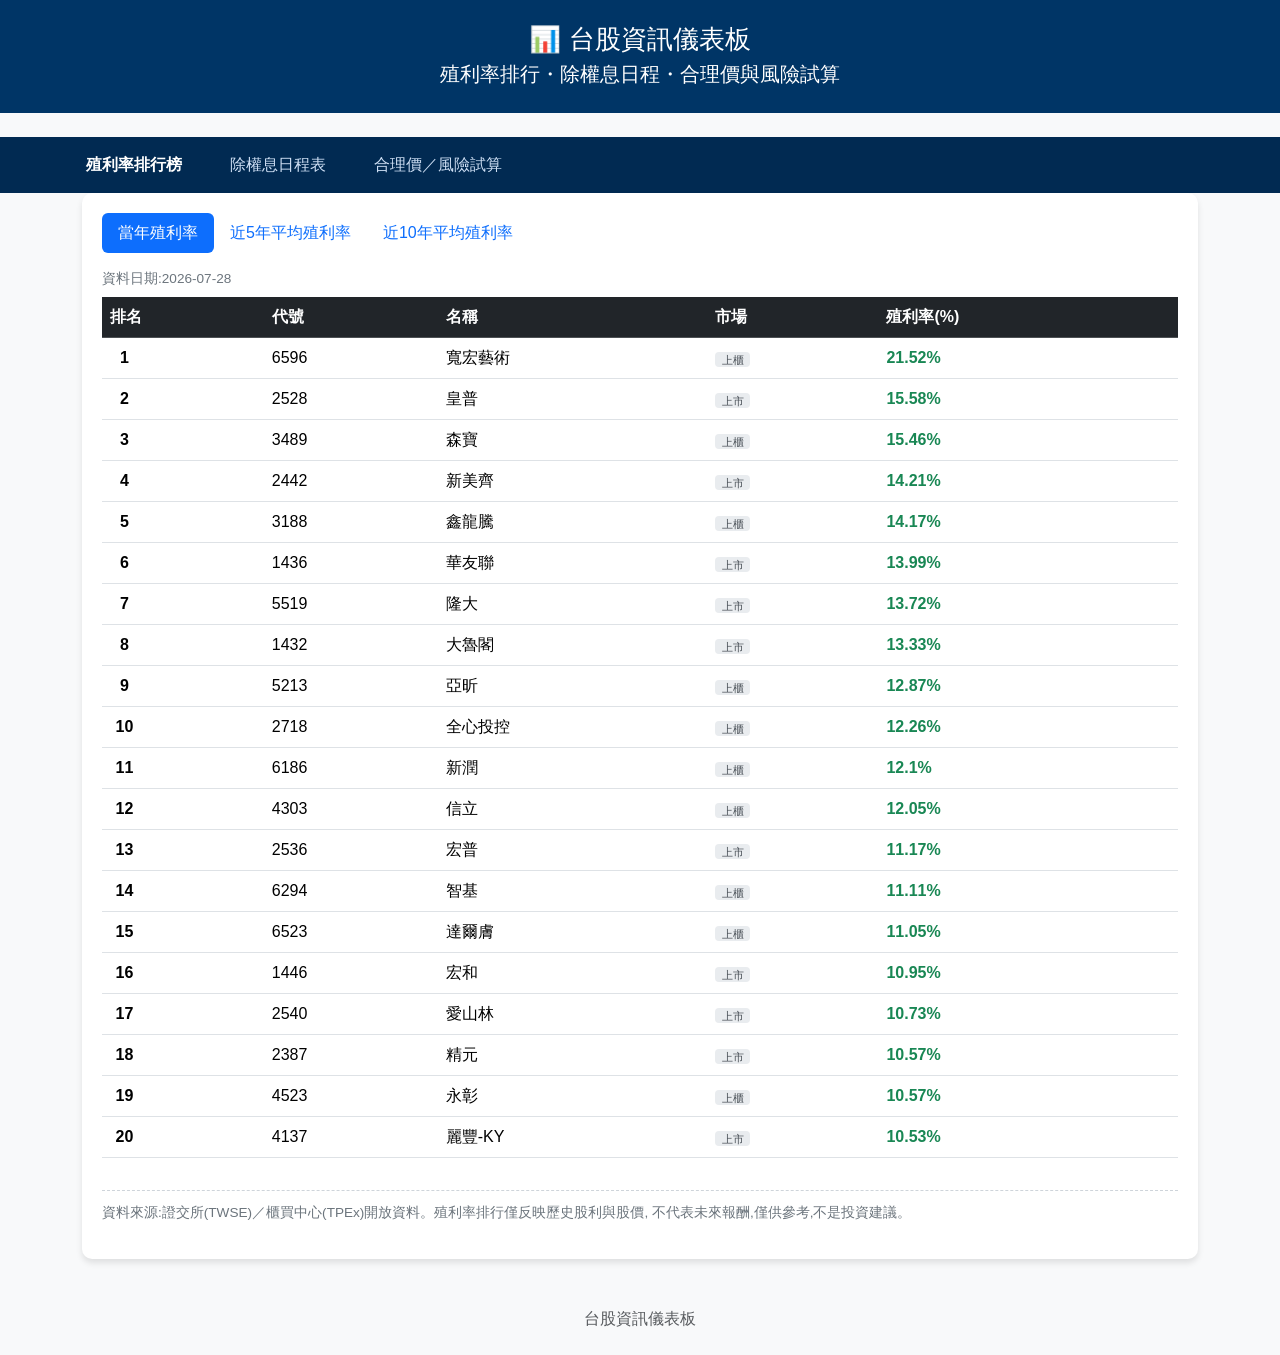
==== index.html @ 7c0eb25a "Initial commit: 台股資訊儀表板 - 殖利率排行(當年/5年/10年)、除權息日程表、合理價與風險試算 - scripts/ 資料擷取與計算腳本(已實測執行成功) - index.htm" ====
<!DOCTYPE html>
<html lang="zh-TW">
<head>
  <meta charset="UTF-8">
  <meta name="viewport" content="width=device-width, initial-scale=1.0">
  <title>台股殖利率排行榜 - 台股資訊儀表板</title>
  <link href="https://cdn.jsdelivr.net/npm/bootstrap@5.3.0/dist/css/bootstrap.min.css" rel="stylesheet">
  <link href="assets/css/style.css" rel="stylesheet">
</head>
<body>

<div id="site-nav"></div>

<main class="container">
  <div class="table-container">
    <ul class="nav nav-pills mb-3" id="rankingTabs" role="tablist">
      <li class="nav-item" role="presentation">
        <button class="nav-link active" data-tab="current" type="button">當年殖利率</button>
      </li>
      <li class="nav-item" role="presentation">
        <button class="nav-link" data-tab="5y" type="button">近5年平均殖利率</button>
      </li>
      <li class="nav-item" role="presentation">
        <button class="nav-link" data-tab="10y" type="button">近10年平均殖利率</button>
      </li>
    </ul>

    <p class="data-date-note mb-2" id="dataDateNote"></p>

    <div class="table-responsive">
      <table class="table table-hover data-table">
        <thead class="table-dark">
          <tr>
            <th>排名</th>
            <th>代號</th>
            <th>名稱</th>
            <th>市場</th>
            <th id="yieldColHeader">殖利率(%)</th>
          </tr>
        </thead>
        <tbody id="rankingBody">
          <tr><td colspan="5" class="state-message">載入中...</td></tr>
        </tbody>
      </table>
    </div>

    <p class="disclaimer">
      資料來源:證交所(TWSE)／櫃買中心(TPEx)開放資料。殖利率排行僅反映歷史股利與股價,
      不代表未來報酬,僅供參考,不是投資建議。
    </p>
  </div>
</main>

<footer class="text-center mt-5 mb-4 text-muted">
  <p>台股資訊儀表板</p>
</footer>

<script src="https://cdn.jsdelivr.net/npm/bootstrap@5.3.0/dist/js/bootstrap.bundle.min.js"></script>
<script>window.ACTIVE_PAGE = "rankings";</script>
<script src="assets/js/nav.js"></script>
<script src="assets/js/data-utils.js"></script>
<script>
  const TAB_CONFIG = {
    current: { file: "data/current_yield_top20.json", yieldKey: "yield", header: "殖利率(%)" },
    "5y": { file: "data/yield_5y_top20.json", yieldKey: "avg_yield", header: "近5年平均殖利率(%)" },
    "10y": { file: "data/yield_10y_top20.json", yieldKey: "avg_yield", header: "近10年平均殖利率(%)" },
  };

  let activeTab = "current";

  async function loadTab(tabKey) {
    const cfg = TAB_CONFIG[tabKey];
    const tbody = document.getElementById("rankingBody");
    const dateNote = document.getElementById("dataDateNote");
    document.getElementById("yieldColHeader").textContent = cfg.header;
    DataUtils.showState(tbody, "載入中...");
    dateNote.textContent = "";

    try {
      const rows = await DataUtils.fetchJSON(cfg.file);
      if (!rows || rows.length === 0) {
        DataUtils.showState(tbody, "目前沒有可顯示的排行資料。");
        return;
      }
      tbody.innerHTML = rows.map((r, i) => `
        <tr>
          <td><span class="rank-badge">${i + 1}</span></td>
          <td>${DataUtils.escapeHTML(r.code)}</td>
          <td>${DataUtils.escapeHTML(r.name)}</td>
          <td><span class="market-badge">${DataUtils.marketLabel(r.market)}</span></td>
          <td class="text-success fw-bold">${r[cfg.yieldKey]}%</td>
        </tr>
      `).join("");

      if (tabKey === "current" && rows[0] && rows[0].date) {
        dateNote.textContent = `資料日期:${rows[0].date}`;
      } else if (tabKey !== "current") {
        dateNote.textContent = "資料基準:近年 6/30 附近抽樣交易日殖利率快照的平均值";
      }
    } catch (err) {
      console.error(err);
      DataUtils.showState(tbody, "資料載入失敗,請確認排程是否已產生最新資料(data/ 資料夾底下的 JSON 檔)。");
    }
  }

  document.querySelectorAll("#rankingTabs button").forEach((btn) => {
    btn.addEventListener("click", () => {
      document.querySelectorAll("#rankingTabs button").forEach((b) => b.classList.remove("active"));
      btn.classList.add("active");
      activeTab = btn.dataset.tab;
      loadTab(activeTab);
    });
  });

  loadTab(activeTab);
</script>
</body>
</html>
---- assets/css/style.css ----
/* 台股資訊儀表板 共用樣式 */
body {
  background-color: #f8f9fa;
  font-family: "Microsoft JhengHei", sans-serif;
}

.dashboard-header {
  background: #003566;
  color: white;
  padding: 1.5rem 0;
  margin-bottom: 1.5rem;
}

.dashboard-header h1 {
  font-size: 1.6rem;
  margin-bottom: 0.25rem;
}

.dashboard-nav {
  background: #012a52;
}

.dashboard-nav .nav-link {
  color: #cfe0f5;
}

.dashboard-nav .nav-link.active,
.dashboard-nav .nav-link:hover {
  color: #ffffff;
  font-weight: bold;
}

.table-container {
  background: white;
  border-radius: 10px;
  padding: 20px;
  box-shadow: 0 4px 6px rgba(0, 0, 0, 0.1);
  margin-bottom: 1.5rem;
}

.data-date-note {
  font-size: 0.85rem;
  color: #6c757d;
}

.disclaimer {
  font-size: 0.85rem;
  color: #6c757d;
  border-top: 1px dashed #ced4da;
  padding-top: 0.75rem;
  margin-top: 1rem;
}

.rank-badge {
  display: inline-block;
  min-width: 1.8rem;
  text-align: center;
  font-weight: bold;
}

.market-badge {
  font-size: 0.7rem;
  padding: 0.1rem 0.4rem;
  border-radius: 4px;
  background: #e9ecef;
  color: #495057;
}

.state-message {
  padding: 2rem;
  text-align: center;
  color: #6c757d;
}

/* 手機版:表格用較小字級與內距,避免橫向被切掉 */
@media (max-width: 576px) {
  .table-container {
    padding: 12px;
  }
  table.data-table {
    font-size: 0.85rem;
  }
  table.data-table th,
  table.data-table td {
    padding: 0.4rem;
  }
}
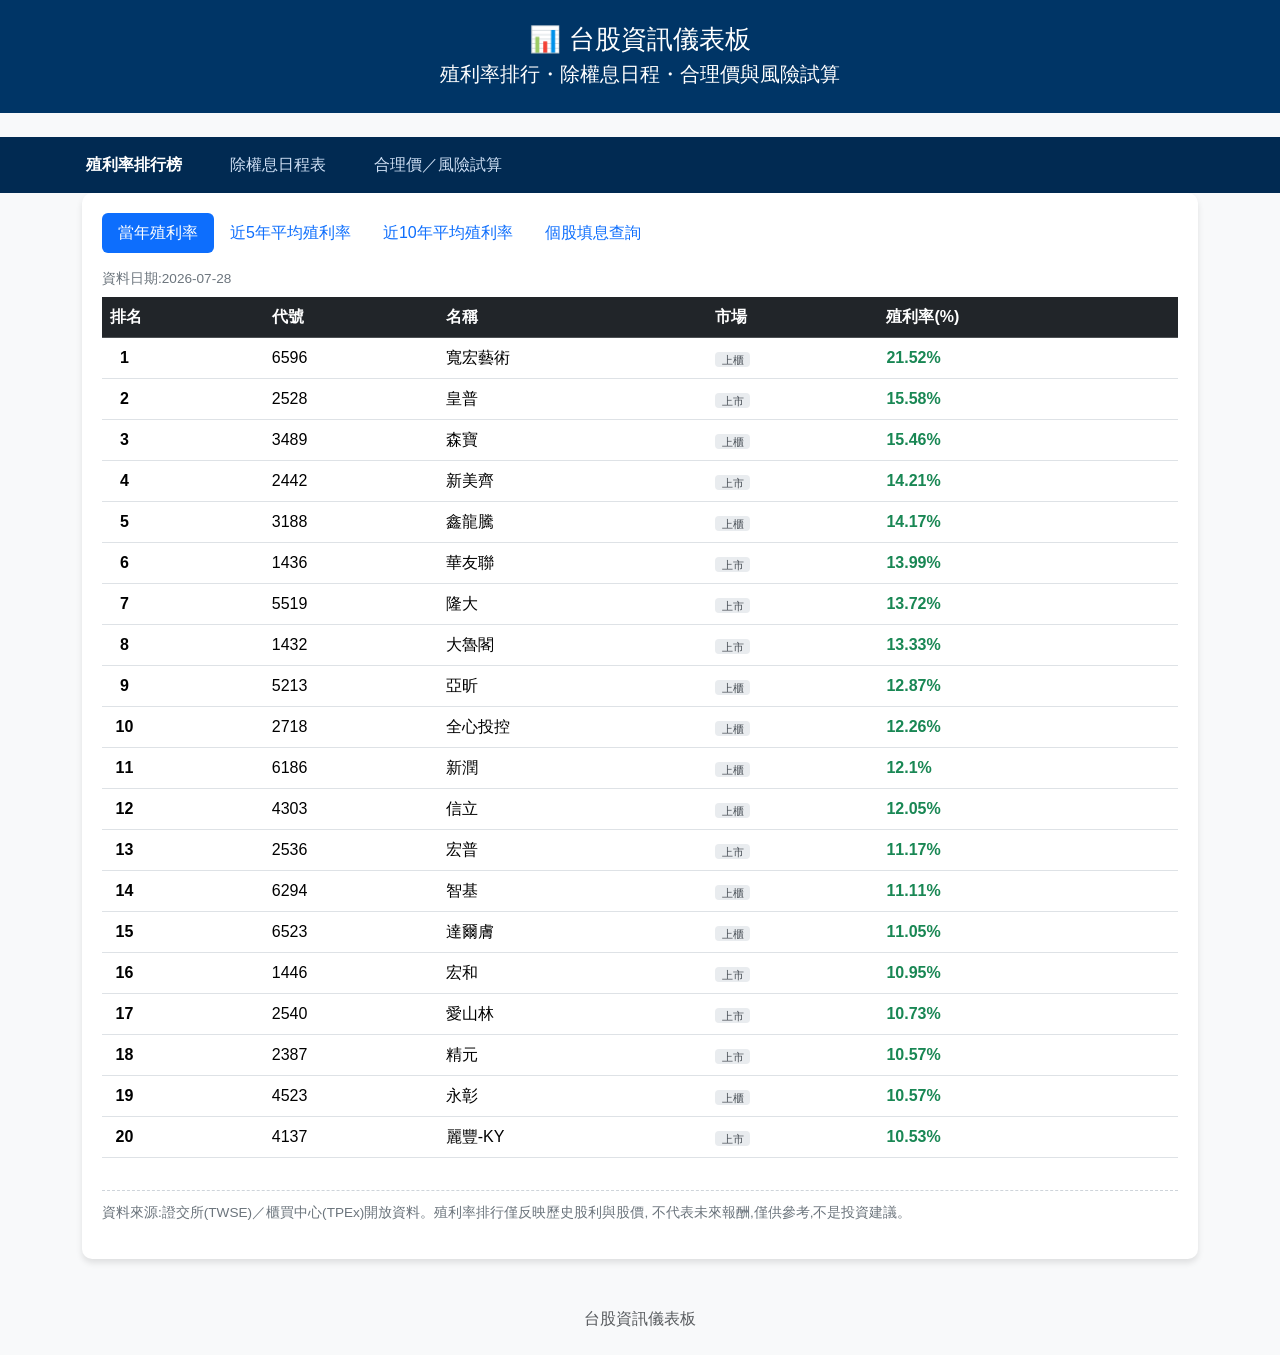
==== commit c04d3ccd: "feat: 新增個股填息查詢功能 - assets/js/fill-dividend.js:抓 TWSE TWT49U(除權除息計算結果)+ STOCK_DAY(每日股價),   計算填息天數與填息後" ====
--- a/index.html
+++ b/index.html
@@ -23,31 +23,70 @@
       <li class="nav-item" role="presentation">
         <button class="nav-link" data-tab="10y" type="button">近10年平均殖利率</button>
       </li>
+      <li class="nav-item" role="presentation">
+        <button class="nav-link" data-tab="fill-dividend" type="button">個股填息查詢</button>
+      </li>
     </ul>
 
-    <p class="data-date-note mb-2" id="dataDateNote"></p>
-
-    <div class="table-responsive">
-      <table class="table table-hover data-table">
-        <thead class="table-dark">
-          <tr>
-            <th>排名</th>
-            <th>代號</th>
-            <th>名稱</th>
-            <th>市場</th>
-            <th id="yieldColHeader">殖利率(%)</th>
-          </tr>
-        </thead>
-        <tbody id="rankingBody">
-          <tr><td colspan="5" class="state-message">載入中...</td></tr>
-        </tbody>
-      </table>
+    <div id="rankingPanel">
+      <p class="data-date-note mb-2" id="dataDateNote"></p>
+
+      <div class="table-responsive">
+        <table class="table table-hover data-table">
+          <thead class="table-dark">
+            <tr>
+              <th>排名</th>
+              <th>代號</th>
+              <th>名稱</th>
+              <th>市場</th>
+              <th id="yieldColHeader">殖利率(%)</th>
+            </tr>
+          </thead>
+          <tbody id="rankingBody">
+            <tr><td colspan="5" class="state-message">載入中...</td></tr>
+          </tbody>
+        </table>
+      </div>
+
+      <p class="disclaimer">
+        資料來源:證交所(TWSE)／櫃買中心(TPEx)開放資料。殖利率排行僅反映歷史股利與股價,
+        不代表未來報酬,僅供參考,不是投資建議。
+      </p>
     </div>
 
-    <p class="disclaimer">
-      資料來源:證交所(TWSE)／櫃買中心(TPEx)開放資料。殖利率排行僅反映歷史股利與股價,
-      不代表未來報酬,僅供參考,不是投資建議。
-    </p>
+    <div id="fillDividendPanel" style="display:none;">
+      <div class="input-group mb-3" style="max-width: 24rem;">
+        <input type="text" id="fdSearchInput" class="form-control" placeholder="輸入股票代號或名稱,例如 2330 或 台積電">
+        <button class="btn btn-primary" id="fdSearchBtn" type="button">查詢</button>
+      </div>
+      <div id="fdSearchMatches" class="mb-3"></div>
+      <div id="fdStatus"></div>
+
+      <div class="table-responsive" id="fdTableWrap" style="display:none;">
+        <table class="table table-hover data-table">
+          <thead class="table-dark">
+            <tr>
+              <th>年度</th>
+              <th>除息日</th>
+              <th>除息前股價</th>
+              <th>殖利率(%)</th>
+              <th>填息天數</th>
+              <th>填息後連續維持天數</th>
+            </tr>
+          </thead>
+          <tbody id="fdBody"></tbody>
+        </table>
+      </div>
+
+      <p class="disclaimer">
+        「填息天數」:從除息日起,到收盤價回到除息前收盤價以上所花的交易日數(超過 365
+        天未填息則標示逾期)。「填息後連續維持天數」:填息後收盤價連續維持在除息前股價以上
+        的交易日數,只要有一天收盤價低於除息前股價就停止累計(最多追蹤 365 天)。
+        <strong>此功能目前只支援上市(TWSE)股票</strong>,上櫃股票因資料來源不開放瀏覽器
+        跨網域查詢,暫不支援。查詢結果會存在瀏覽器本機(localStorage)一天,同一檔股票
+        當天內重複查詢不會再次呼叫外部 API。僅供參考,不是投資建議。
+      </p>
+    </div>
   </div>
 </main>
 
@@ -59,6 +98,7 @@
 <script>window.ACTIVE_PAGE = "rankings";</script>
 <script src="assets/js/nav.js"></script>
 <script src="assets/js/data-utils.js"></script>
+<script src="assets/js/fill-dividend.js"></script>
 <script>
   const TAB_CONFIG = {
     current: { file: "data/current_yield_top20.json", yieldKey: "yield", header: "殖利率(%)" },
@@ -108,11 +148,169 @@
       document.querySelectorAll("#rankingTabs button").forEach((b) => b.classList.remove("active"));
       btn.classList.add("active");
       activeTab = btn.dataset.tab;
-      loadTab(activeTab);
+
+      const rankingPanel = document.getElementById("rankingPanel");
+      const fillDividendPanel = document.getElementById("fillDividendPanel");
+      if (activeTab === "fill-dividend") {
+        rankingPanel.style.display = "none";
+        fillDividendPanel.style.display = "";
+        initFillDividendPanel();
+      } else {
+        rankingPanel.style.display = "";
+        fillDividendPanel.style.display = "none";
+        loadTab(activeTab);
+      }
     });
   });
 
   loadTab(activeTab);
+
+  // ==================== 個股填息查詢 ====================
+  let yieldHistoryRaw = null; // {year: {code: {name, market, close, yield, dividend}}}
+  let yieldHistoryLoaded = false;
+
+  async function ensureYieldHistoryLoaded() {
+    if (yieldHistoryLoaded) return;
+    try {
+      yieldHistoryRaw = await DataUtils.fetchJSON("data/yield_history_raw.json");
+    } catch (err) {
+      console.error(err);
+      yieldHistoryRaw = {};
+    }
+    yieldHistoryLoaded = true;
+  }
+
+  function findLatestSnapshotEntry(code) {
+    // 從最新到最舊找這檔代號出現的年度快照,拿 name/market 用
+    const years = Object.keys(yieldHistoryRaw).sort((a, b) => b - a);
+    for (const y of years) {
+      if (yieldHistoryRaw[y][code]) return yieldHistoryRaw[y][code];
+    }
+    return null;
+  }
+
+  function searchStockIndex(keyword) {
+    // 用最新一個年度的快照當代號/名稱對照表
+    const years = Object.keys(yieldHistoryRaw).sort((a, b) => b - a);
+    if (!years.length) return [];
+    const latest = yieldHistoryRaw[years[0]];
+    if (latest[keyword]) return [[keyword, latest[keyword].name]];
+    return Object.entries(latest)
+      .filter(([code, info]) => info.name && info.name.includes(keyword))
+      .map(([code, info]) => [code, info.name])
+      .slice(0, 20);
+  }
+
+  function initFillDividendPanel() {
+    if (document.getElementById("fdSearchBtn").dataset.bound) return;
+    document.getElementById("fdSearchBtn").dataset.bound = "1";
+
+    document.getElementById("fdSearchBtn").addEventListener("click", handleFillDividendSearch);
+    document.getElementById("fdSearchInput").addEventListener("keydown", (e) => {
+      if (e.key === "Enter") { e.preventDefault(); handleFillDividendSearch(); }
+    });
+  }
+
+  async function handleFillDividendSearch() {
+    const keyword = document.getElementById("fdSearchInput").value.trim();
+    const matchesEl = document.getElementById("fdSearchMatches");
+    const statusEl = document.getElementById("fdStatus");
+    const tableWrap = document.getElementById("fdTableWrap");
+    matchesEl.innerHTML = "";
+    statusEl.innerHTML = "";
+    tableWrap.style.display = "none";
+    if (!keyword) return;
+
+    await ensureYieldHistoryLoaded();
+    const matches = searchStockIndex(keyword);
+
+    if (matches.length === 0) {
+      statusEl.innerHTML = `<div class="state-message">查無「${DataUtils.escapeHTML(keyword)}」,請確認代號或名稱是否正確。</div>`;
+      return;
+    }
+    if (matches.length === 1) {
+      runFillDividendQuery(matches[0][0]);
+      return;
+    }
+    matchesEl.innerHTML = matches.map(([code, name]) =>
+      `<button class="btn btn-outline-secondary btn-sm me-2 mb-2" data-code="${code}">${DataUtils.escapeHTML(name)} (${code})</button>`
+    ).join("");
+    matchesEl.querySelectorAll("button").forEach((btn) => {
+      btn.addEventListener("click", () => runFillDividendQuery(btn.dataset.code));
+    });
+  }
+
+  async function runFillDividendQuery(code) {
+    const statusEl = document.getElementById("fdStatus");
+    const tableWrap = document.getElementById("fdTableWrap");
+    const body = document.getElementById("fdBody");
+    tableWrap.style.display = "none";
+
+    const snapshotEntry = findLatestSnapshotEntry(code);
+    const market = snapshotEntry ? snapshotEntry.market : null;
+    const name = snapshotEntry ? snapshotEntry.name : code;
+
+    if (market === "otc") {
+      statusEl.innerHTML = `<div class="state-message">${DataUtils.escapeHTML(name)}(${code})是上櫃股票,填息查詢功能目前只支援上市股票,無法查詢。</div>`;
+      return;
+    }
+
+    statusEl.innerHTML = `<div class="state-message">查詢中(${DataUtils.escapeHTML(name)} ${code})...首次查詢這檔股票可能需要幾秒到十幾秒,請稍候。</div>`;
+
+    let events;
+    try {
+      events = await FillDividend.getFillDividendReport(code);
+    } catch (err) {
+      console.error(err);
+      statusEl.innerHTML = `<div class="alert alert-danger">查詢失敗:${DataUtils.escapeHTML(err.message || String(err))}</div>`;
+      return;
+    }
+
+    if (!events.length) {
+      statusEl.innerHTML = `<div class="state-message">查無 ${DataUtils.escapeHTML(name)}(${code})近 10 年的除息事件紀錄。</div>`;
+      return;
+    }
+
+    statusEl.innerHTML = "";
+    tableWrap.style.display = "";
+    body.innerHTML = events.map((ev) => {
+      const year = ev.exDate.slice(0, 4);
+      const yearSnap = (yieldHistoryRaw[year] || {})[code];
+      const yieldText = yearSnap ? `${yearSnap.yield}%` : "-";
+
+      let fillText, maintainText;
+      if (ev.status === "filled") {
+        fillText = `${ev.fillDays} 天(${ev.fillDate})`;
+        if (ev.maintainCapped === true) {
+          maintainText = `${ev.maintainDays}+ 天(達 365 天上限)`;
+        } else if (ev.maintainCapped === null) {
+          maintainText = `${ev.maintainDays} 天(維持中,尚未跌破)`;
+        } else {
+          maintainText = `${ev.maintainDays} 天`;
+        }
+      } else if (ev.status === "not_filled_yet") {
+        fillText = "尚未填息";
+        maintainText = "-";
+      } else if (ev.status === "not_filled_overdue") {
+        fillText = "逾期未填息(超過365天)";
+        maintainText = "-";
+      } else {
+        fillText = "資料不足";
+        maintainText = "-";
+      }
+
+      return `
+        <tr>
+          <td>${year}</td>
+          <td>${ev.exDate}(${ev.type})</td>
+          <td>${ev.preClose}</td>
+          <td>${yieldText}</td>
+          <td>${fillText}</td>
+          <td>${maintainText}</td>
+        </tr>
+      `;
+    }).join("");
+  }
 </script>
 </body>
 </html>
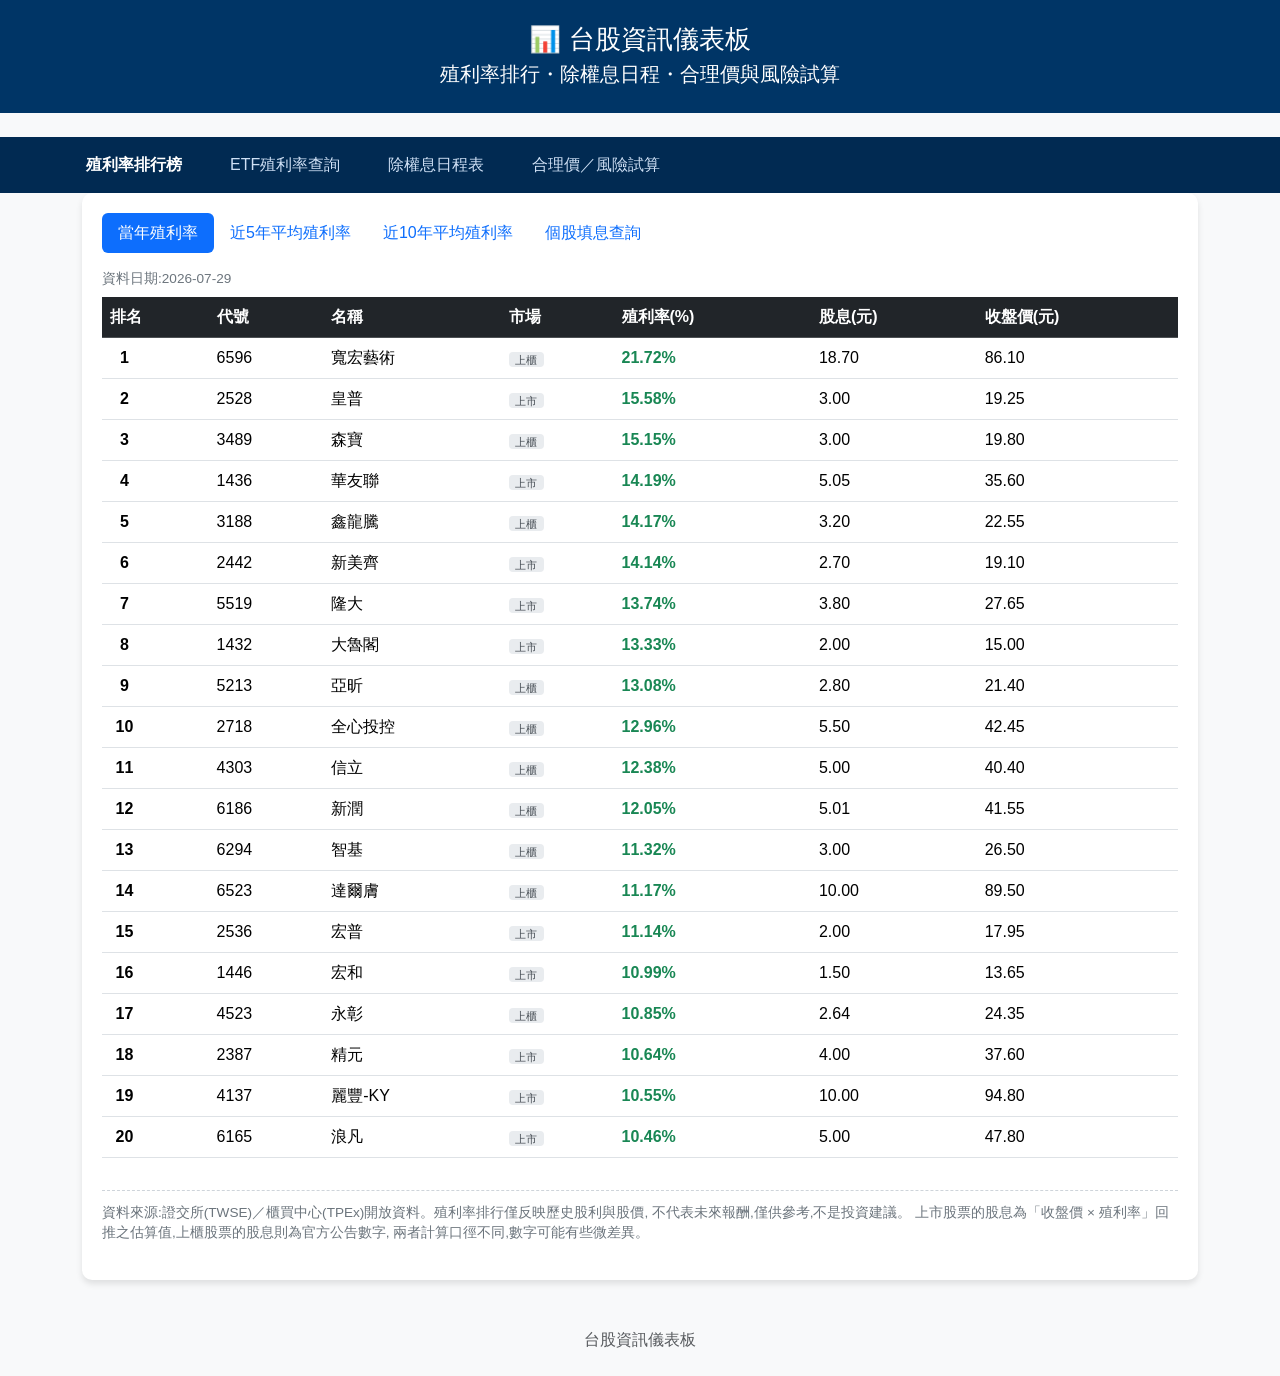
==== commit 3be47327: "feat: 殖利率排行榜加入股息、收盤價顯示 當年殖利率分頁新增股息(元)、收盤價(元)兩欄:scripts/fetch_current_yield.py 新增 STOCK_DAY_ALL(上市)/t" ====
--- a/index.html
+++ b/index.html
@@ -34,16 +34,18 @@
       <div class="table-responsive">
         <table class="table table-hover data-table">
           <thead class="table-dark">
-            <tr>
+            <tr id="rankingHeadRow">
               <th>排名</th>
               <th>代號</th>
               <th>名稱</th>
               <th>市場</th>
-              <th id="yieldColHeader">殖利率(%)</th>
+              <th>殖利率(%)</th>
+              <th>股息(元)</th>
+              <th>收盤價(元)</th>
             </tr>
           </thead>
           <tbody id="rankingBody">
-            <tr><td colspan="5" class="state-message">載入中...</td></tr>
+            <tr><td colspan="7" class="state-message">載入中...</td></tr>
           </tbody>
         </table>
       </div>
@@ -51,6 +53,8 @@
       <p class="disclaimer">
         資料來源:證交所(TWSE)／櫃買中心(TPEx)開放資料。殖利率排行僅反映歷史股利與股價,
         不代表未來報酬,僅供參考,不是投資建議。
+        上市股票的股息為「收盤價 × 殖利率」回推之估算值,上櫃股票的股息則為官方公告數字,
+        兩者計算口徑不同,數字可能有些微差異。
       </p>
     </div>
 
@@ -102,17 +106,90 @@
 <script>
   const TAB_CONFIG = {
     current: { file: "data/current_yield_top20.json", yieldKey: "yield", header: "殖利率(%)" },
-    "5y": { file: "data/yield_5y_top20.json", yieldKey: "avg_yield", header: "近5年平均殖利率(%)" },
-    "10y": { file: "data/yield_10y_top20.json", yieldKey: "avg_yield", header: "近10年平均殖利率(%)" },
+    "5y": { file: "data/yield_5y_top20.json", yieldKey: "avg_yield", header: "近5年平均殖利率(%)", detailYears: 5 },
+    "10y": { file: "data/yield_10y_top20.json", yieldKey: "avg_yield", header: "近10年平均殖利率(%)", detailYears: 10 },
   };
 
   let activeTab = "current";
+
+  // null/undefined 一律顯示「—」,數字統一取到小數點後 2 位(順便清掉浮點數誤差)。
+  function formatMoney(v) {
+    if (v === null || v === undefined) return "—";
+    const num = Number(v);
+    if (Number.isNaN(num)) return "—";
+    return num.toFixed(2);
+  }
+
+  function buildYieldDetailTableHTML(entries) {
+    if (!entries.length) {
+      return `<div class="state-message py-2 mb-0">查無可對照的歷史年度樣本資料。</div>`;
+    }
+    const rowsHtml = entries.map((e) => `
+      <tr>
+        <td>${DataUtils.escapeHTML(e.year)}</td>
+        <td>${formatMoney(e.close)}</td>
+        <td>${formatMoney(e.dividend)}</td>
+        <td>${e.yield}%</td>
+      </tr>
+    `).join("");
+    return `
+      <table class="table table-sm table-borderless mb-0 detail-table">
+        <thead>
+          <tr><th>年度</th><th>收盤價(元)</th><th>股息(元)</th><th>殖利率(%)</th></tr>
+        </thead>
+        <tbody>${rowsHtml}</tbody>
+      </table>
+    `;
+  }
+
+  // 展開/收合單一列的歷史明細。第一次展開時才去查資料並快取在 detailRow 的 dataset 上,
+  // 之後重複展開/收合不用重新計算。
+  async function toggleYieldDetail(btn, numYears) {
+    const code = btn.dataset.code;
+    const summaryRow = btn.closest("tr");
+    const detailRow = summaryRow.nextElementSibling;
+    const cell = detailRow.querySelector(".detail-cell");
+
+    const isOpen = detailRow.style.display !== "none";
+    if (isOpen) {
+      detailRow.style.display = "none";
+      btn.textContent = "▸ 明細";
+      return;
+    }
+
+    if (cell.dataset.built !== "1") {
+      btn.disabled = true;
+      const originalText = btn.textContent;
+      btn.textContent = "載入中...";
+      await ensureYieldHistoryLoaded();
+      const years = Object.keys(yieldHistoryRaw).sort((a, b) => b - a).slice(0, numYears);
+      const entries = [];
+      years.forEach((y) => {
+        const info = (yieldHistoryRaw[y] || {})[code];
+        if (info) {
+          entries.push({ year: y, close: info.close, dividend: info.dividend, yield: info.yield });
+        }
+      });
+      cell.innerHTML = buildYieldDetailTableHTML(entries);
+      cell.dataset.built = "1";
+      btn.disabled = false;
+      btn.textContent = originalText;
+    }
+    detailRow.style.display = "";
+    btn.textContent = "▾ 收合";
+  }
 
   async function loadTab(tabKey) {
     const cfg = TAB_CONFIG[tabKey];
+    const isDetailTab = tabKey === "5y" || tabKey === "10y";
     const tbody = document.getElementById("rankingBody");
     const dateNote = document.getElementById("dataDateNote");
-    document.getElementById("yieldColHeader").textContent = cfg.header;
+    const headRow = document.getElementById("rankingHeadRow");
+
+    headRow.innerHTML = isDetailTab
+      ? `<th>排名</th><th>代號</th><th>名稱</th><th>市場</th><th>${cfg.header}</th><th>明細</th>`
+      : `<th>排名</th><th>代號</th><th>名稱</th><th>市場</th><th>${cfg.header}</th><th>股息(元)</th><th>收盤價(元)</th>`;
+
     DataUtils.showState(tbody, "載入中...");
     dateNote.textContent = "";
 
@@ -122,15 +199,39 @@
         DataUtils.showState(tbody, "目前沒有可顯示的排行資料。");
         return;
       }
-      tbody.innerHTML = rows.map((r, i) => `
-        <tr>
-          <td><span class="rank-badge">${i + 1}</span></td>
-          <td>${DataUtils.escapeHTML(r.code)}</td>
-          <td>${DataUtils.escapeHTML(r.name)}</td>
-          <td><span class="market-badge">${DataUtils.marketLabel(r.market)}</span></td>
-          <td class="text-success fw-bold">${r[cfg.yieldKey]}%</td>
-        </tr>
-      `).join("");
+
+      if (isDetailTab) {
+        const numYears = cfg.detailYears;
+        tbody.innerHTML = rows.map((r, i) => `
+          <tr>
+            <td><span class="rank-badge">${i + 1}</span></td>
+            <td>${DataUtils.escapeHTML(r.code)}</td>
+            <td>${DataUtils.escapeHTML(r.name)}</td>
+            <td><span class="market-badge">${DataUtils.marketLabel(r.market)}</span></td>
+            <td class="text-success fw-bold">${r[cfg.yieldKey]}%</td>
+            <td><button type="button" class="btn btn-sm btn-outline-secondary detail-toggle-btn" data-code="${DataUtils.escapeHTML(r.code)}">▸ 明細</button></td>
+          </tr>
+          <tr class="detail-row" style="display:none">
+            <td colspan="6" class="detail-cell"></td>
+          </tr>
+        `).join("");
+
+        tbody.querySelectorAll(".detail-toggle-btn").forEach((btn) => {
+          btn.addEventListener("click", () => toggleYieldDetail(btn, numYears));
+        });
+      } else {
+        tbody.innerHTML = rows.map((r, i) => `
+          <tr>
+            <td><span class="rank-badge">${i + 1}</span></td>
+            <td>${DataUtils.escapeHTML(r.code)}</td>
+            <td>${DataUtils.escapeHTML(r.name)}</td>
+            <td><span class="market-badge">${DataUtils.marketLabel(r.market)}</span></td>
+            <td class="text-success fw-bold">${r[cfg.yieldKey]}%</td>
+            <td>${formatMoney(r.cash_dividend)}</td>
+            <td>${formatMoney(r.close)}</td>
+          </tr>
+        `).join("");
+      }
 
       if (tabKey === "current" && rows[0] && rows[0].date) {
         dateNote.textContent = `資料日期:${rows[0].date}`;
--- a/assets/css/style.css
+++ b/assets/css/style.css
@@ -72,6 +72,21 @@
   color: #6c757d;
 }
 
+.detail-toggle-btn {
+  white-space: nowrap;
+}
+
+.detail-row td {
+  background: #f8fafd;
+  padding: 0.6rem 1rem;
+}
+
+.detail-table th,
+.detail-table td {
+  padding: 0.3rem 0.6rem;
+  font-size: 0.85rem;
+}
+
 /* 手機版:表格用較小字級與內距,避免橫向被切掉 */
 @media (max-width: 576px) {
   .table-container {
